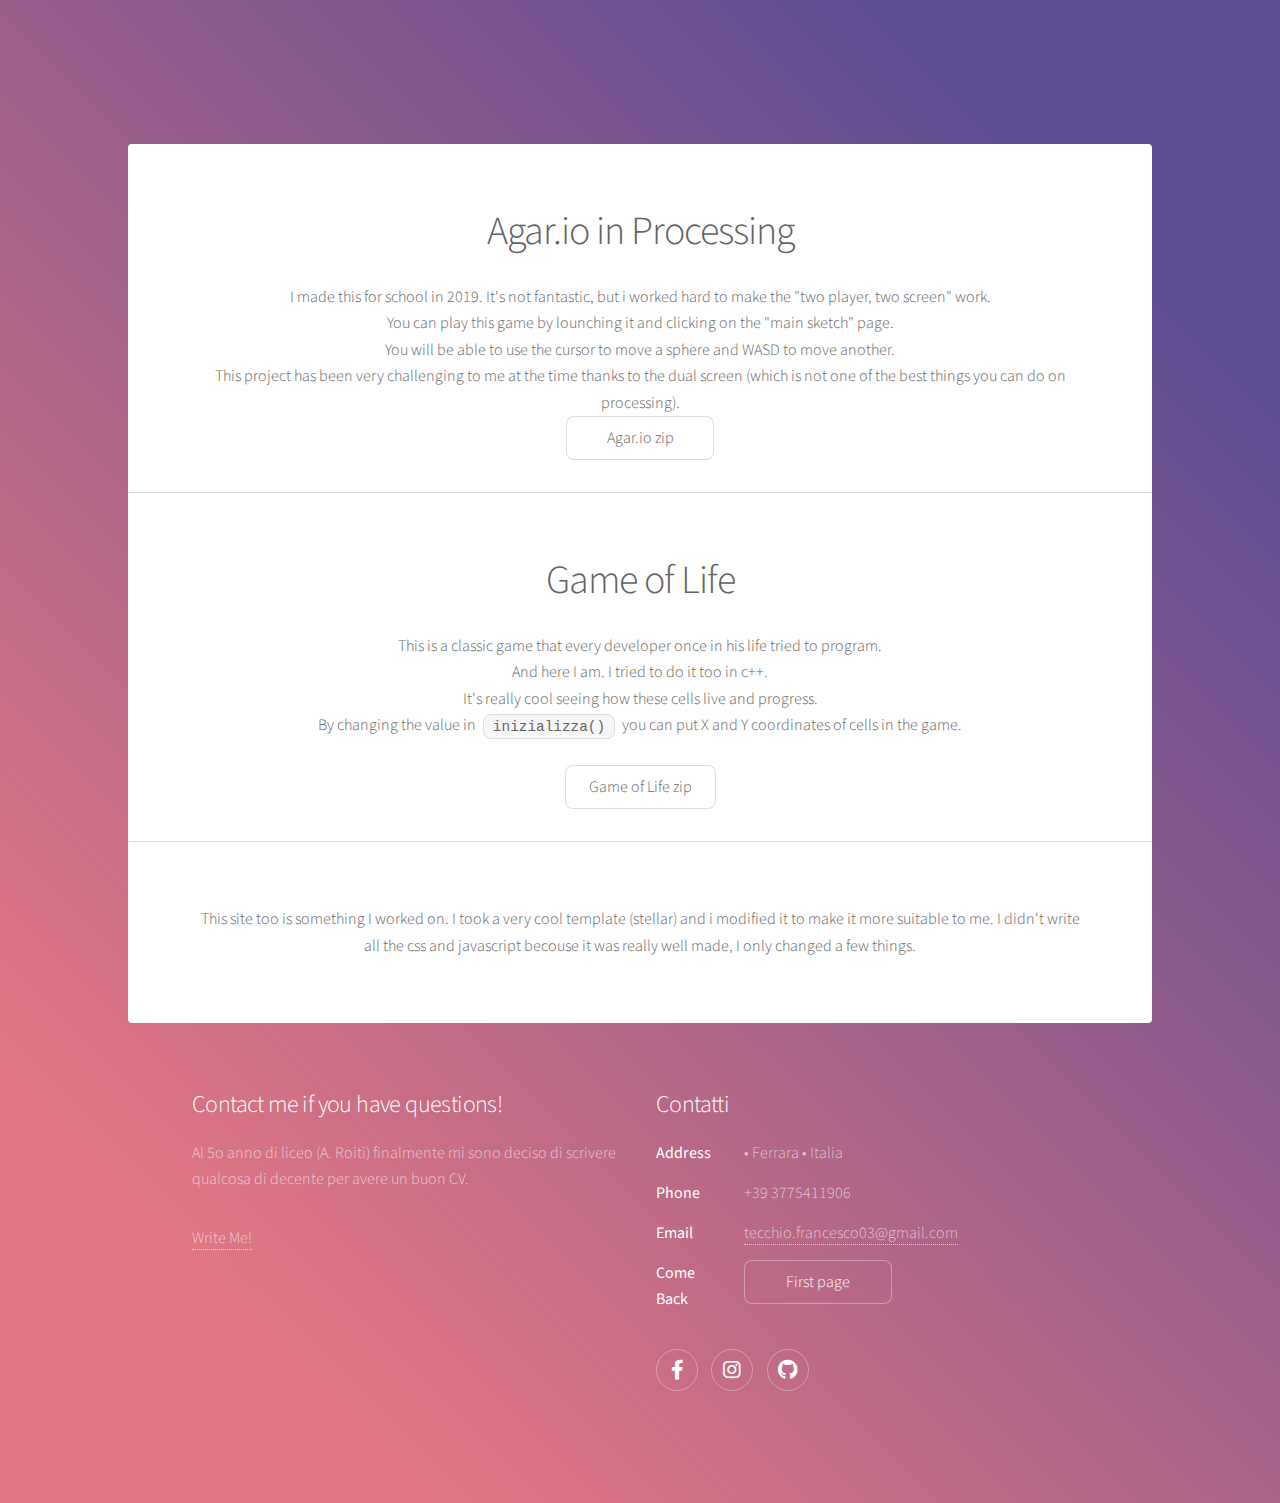
==== My-Works.html @ 4537e7bc "code" ====
<!DOCTYPE HTML>
<html>
	<head>
		<title>Tecchio's Blog</title>
		<meta charset="utf-8" />
		<meta name="viewport" content="width=device-width, initial-scale=1, user-scalable=no" />
		<link rel="stylesheet" href="assets/css/main.css" />
		<noscript><link rel="stylesheet" href="assets/css/noscript.css" /></noscript>
	</head>

	<body class="is-preload">

		<!-- Wrapper --> 
		<div id="wrapper">

			<!-- Header -->
				<header id="header" class="alt">
				</header>


			<!-- main -->
				<div id="main">
					<section id="first" class="main special">
						<h1>Agar.io in Processing</h1>
                        <div>I made this for school in 2019. It's not fantastic, but i worked hard to make the "two player, two screen" work.</div>
                        <div>You can play this game by lounching it and clicking on the "main sketch" page.</div>
                        <div>You will be able to use the cursor to move a sphere and WASD to move another.</div>
                        <div>This project has been very challenging to me at the time thanks to the dual screen (which is not one of the best things you can do on processing).</div>
                        
                        <a href="Downloads/agar_io.zip" class="button" type="download">Agar.io zip</a>
                    </section>

					<section id="second" class="main special">
						<h1>Game of Life</h1>
                        <div>This is a classic game that every developer once in his life tried to program.</div>
                        <div>And here I am. I tried to do it too in c++.</div>
                        <div>It's really cool seeing how these cells live and progress.</div>
                        <div>By changing the value in <code>inizializza()</code> you can put X and Y coordinates of cells in the game.</div>
                        <br>
                        <a href="Downloads/game of life.zip" class="button" type="download">Game of Life zip</a>
					</section>

                    <section id="third" class="main special">
                    <div class="spotlight">This site too is something I worked on. I took a very cool template (stellar) and i modified it to make it more suitable to me. I didn't write all the css and javascript becouse it was really well made, I only changed a few things.</div>
                    </section>
                </div>

				<!-- footer -->
				<footer id="footer">
					<section>
						<h2>Contact me if you have questions!</h2>
                        <p>Al 5o anno di liceo (A. Roiti) finalmente mi sono deciso di scrivere qualcosa di decente per avere un buon CV.</p>
                        <a href="mailto:tecchio.francesco03@gmail.com">Write Me!</a>
                        
                    </section>
					<section>
						<h2>Contatti</h2>
						<dl class="alt">
							<dt>Address</dt>
							<dd>&bull; Ferrara &bull; Italia</dd>
							<dt>Phone</dt>
							<dd>+39 3775411906</dd>
							<dt>Email</dt>
							<dd><a href="mailto:tecchio.francesco03@gmail.com">tecchio.francesco03@gmail.com</a></dd>
                            <dt>Come Back</dt>
                            <dd><a href="index.html" class="button">First page</a></dd>
                        </dl>
						<ul class="icons">
<!-- 							<li><a href="#" class="icon brands fa-twitter alt"><span class="label">Twitter</span></a></li>-->							<li><a href="#" class="icon brands fa-facebook-f alt"><span class="label">Facebook</span></a></li>
							<li><a href="#" class="icon brands fa-instagram alt"><span class="label">Instagram</span></a></li>
							<li><a href="#" class="icon brands fa-github alt"><span class="label">GitHub</span></a></li>
<!-- 							<li><a href="#" class="icon brands fa-dribbble alt"><span class="label">Dribbble</span></a></li>
 -->						</ul>
					</section>
				</footer>
			

			<script src="assets/js/jquery.min.js"></script>
			<script src="assets/js/jquery.scrollex.min.js"></script>
			<script src="assets/js/jquery.scrolly.min.js"></script>
			<script src="assets/js/browser.min.js"></script>
			<script src="assets/js/breakpoints.min.js"></script>
			<script src="assets/js/util.js"></script>
			<script src="assets/js/main.js"></script>
	</body>
</html>
---- assets/css/main.css ----
@import url(fontawesome-all.min.css);
@import 'https://fonts.googleapis.com/css?family=Source+Sans+Pro:300,400';

/*
	Stellar by HTML5 UP
	html5up.net | @ajlkn
	Free for personal and commercial use under the CCA 3.0 license (html5up.net/license)
*/

html, body, div, span, applet, object,
iframe, h1, h2, h3, h4, h5, h6, p, blockquote,
pre, a, abbr, acronym, address, big, cite,
code, del, dfn, em, img, ins, kbd, q, s, samp,
small, strike, strong, sub, sup, tt, var, b,
u, i, center, dl, dt, dd, ol, ul, li, fieldset,
form, label, legend, table, caption, tbody,
tfoot, thead, tr, th, td, article, aside,
canvas, details, embed, figure, figcaption,
footer, header, hgroup, menu, nav, output, ruby,
section, summary, time, mark, audio, video {
	margin: 0;
	padding: 0;
	border: 0;
	font-size: 100%;
	font: inherit;
	vertical-align: baseline;}

article, aside, details, figcaption, figure,
footer, header, hgroup, menu, nav, section {
	display: block;}

body {
	line-height: 1;
}

ol, ul {
	list-style: none;
}

blockquote, q {
	quotes: none;
}

	blockquote:before, blockquote:after, q:before, q:after {
		content: '';
		content: none;
	}

table {
	border-collapse: collapse;
	border-spacing: 0;
}

body {
	-webkit-text-size-adjust: none;
}

mark {
	background-color: transparent;
	color: inherit;
}

input::-moz-focus-inner {
	border: 0;
	padding: 0;
}

input, select, textarea {
	-moz-appearance: none;
	-webkit-appearance: none;
	-ms-appearance: none;
	appearance: none;
}

/* Basic */

	@-ms-viewport {
		width: device-width;
	}

	body {
		-ms-overflow-style: scrollbar;
	}

	@media screen and (max-width: 480px) {

		html, body {
			min-width: 320px;
		}

	}

	html {
		box-sizing: border-box;
	}

	*, *:before, *:after {
		box-sizing: inherit;
	}

	body {
		background-color: #935d8c;
		background-image: url("images/overlay.jpg"), -moz-linear-gradient(45deg, #e37682 15%, #5f4d93 85%);
		background-image: url("images/overlay.jpg"), -webkit-linear-gradient(45deg, #e37682 15%, #5f4d93 85%);
		background-image: url("images/overlay.jpg"), -ms-linear-gradient(45deg, #e37682 15%, #5f4d93 85%);
		background-image: url("images/overlay.jpg"), linear-gradient(45deg, #e37682 15%, #5f4d93 85%);
	}

		body.is-preload *, body.is-preload *:before, body.is-preload *:after {
			-moz-animation: none !important;
			-webkit-animation: none !important;
			-ms-animation: none !important;
			animation: none !important;
			-moz-transition: none !important;
			-webkit-transition: none !important;
			-ms-transition: none !important;
			transition: none !important;
		}

/* Type */

	body {
		background-color: #935d8c;
		color: rgba(255, 255, 255, 0.65);
	}

	body, input, select, textarea {
		font-family: "Source Sans Pro", Helvetica, sans-serif;
		font-size: 17pt;
		font-weight: 300;
		line-height: 1.65;
	}

		@media screen and (max-width: 1680px) {

			body, input, select, textarea {
				font-size: 14pt;
			}

		}

		@media screen and (max-width: 1280px) {

			body, input, select, textarea {
				font-size: 12pt;
			}

		}

		@media screen and (max-width: 360px) {

			body, input, select, textarea {
				font-size: 11pt;
			}

		}

	a {
		-moz-transition: color 0.2s ease, border-bottom 0.2s ease;
		-webkit-transition: color 0.2s ease, border-bottom 0.2s ease;
		-ms-transition: color 0.2s ease, border-bottom 0.2s ease;
		transition: color 0.2s ease, border-bottom 0.2s ease;
		text-decoration: none;
		border-bottom: dotted 1px;
		color: inherit;
	}

		a:hover {
			border-bottom-color: transparent;
		}

	strong, b {
		font-weight: 400;
	}

	em, i {
		font-style: italic;
	}

	p {
		margin: 0 0 2em 0;
	}

		p.content {
			-moz-columns: 20em 2;
			-webkit-columns: 20em 2;
			-ms-columns: 20em 2;
			columns: 20em 2;
			-moz-column-gap: 2em;
			-webkit-column-gap: 2em;
			-ms-column-gap: 2em;
			column-gap: 2em;
			text-align: justify;
		}

	h1, h2, h3, h4, h5, h6 {
		font-weight: 300;
		line-height: 1.5;
		margin: 0 0 0.7em 0;
		letter-spacing: -0.025em;
	}

		h1 a, h2 a, h3 a, h4 a, h5 a, h6 a {
			color: inherit;
			text-decoration: none;
		}

	h1 {
		font-size: 2.5em;
		line-height: 1.2;
	}

	h2 {
		font-size: 1.5em;
	}

	h3 {
		font-size: 1.25em;
	}

	h4 {
		font-size: 1.1em;
	}

	h5 {
		font-size: 0.9em;
	}

	h6 {
		font-size: 0.7em;
	}

	@media screen and (max-width: 736px) {

		h1 {
			font-size: 2em;
		}

	}

	sub {
		font-size: 0.8em;
		position: relative;
		top: 0.5em;
	}

	sup {
		font-size: 0.8em;
		position: relative;
		top: -0.5em;
	}

	blockquote {
		border-left: solid 4px;
		font-style: italic;
		margin: 0 0 2em 0;
		padding: 0.5em 0 0.5em 2em;
	}

	code {
		border-radius: 8px;
		border: solid 1px;
		font-family: "Courier New", monospace;
		font-size: 0.9em;
		margin: 0 0.25em;
		padding: 0.25em 0.65em;
	}

	pre {
		-webkit-overflow-scrolling: touch;
		font-family: "Courier New", monospace;
		font-size: 0.9em;
		margin: 0 0 2em 0;
	}

		pre code {
			display: block;
			line-height: 1.75;
			padding: 1em 1.5em;
			overflow-x: auto;
		}

	hr {
		border: 0;
		border-bottom: solid 1px;
		margin: 2em 0;
	}

		hr.major {
			margin: 3em 0;
		}

	.align-left {
		text-align: left;
	}

	.align-center {
		text-align: center;
	}

	.align-right {
		text-align: right;
	}

	input, select, textarea {
		color: #ffffff;
	}

	a:hover {
		color: #ffffff;
	}

	strong, b {
		color: #ffffff;
	}

	h1, h2, h3, h4, h5, h6 {
		color: #ffffff;
	}

	blockquote {
		border-left-color: rgba(255, 255, 255, 0.35);
	}

	code {
		background: rgba(255, 255, 255, 0.075);
		border-color: rgba(255, 255, 255, 0.35);
	}

	hr {
		border-bottom-color: rgba(255, 255, 255, 0.35);
	}

/* Row */

	.row {
		display: flex;
		flex-wrap: wrap;
		box-sizing: border-box;
		align-items: stretch;
	}

		.row > * {
			box-sizing: border-box;
		}

		.row.gtr-uniform > * > :last-child {
			margin-bottom: 0;
		}

		.row.aln-left {
			justify-content: flex-start;
		}

		.row.aln-center {
			justify-content: center;
		}

		.row.aln-right {
			justify-content: flex-end;
		}

		.row.aln-top {
			align-items: flex-start;
		}

		.row.aln-middle {
			align-items: center;
		}

		.row.aln-bottom {
			align-items: flex-end;
		}

		.row > .imp {
			order: -1;
		}

		.row > .col-1 {
			width: 8.33333%;
		}

		.row > .off-1 {
			margin-left: 8.33333%;
		}

		.row > .col-2 {
			width: 16.66667%;
		}

		.row > .off-2 {
			margin-left: 16.66667%;
		}

		.row > .col-3 {
			width: 25%;
		}

		.row > .off-3 {
			margin-left: 25%;
		}

		.row > .col-4 {
			width: 33.33333%;
		}

		.row > .off-4 {
			margin-left: 33.33333%;
		}

		.row > .col-5 {
			width: 41.66667%;
		}

		.row > .off-5 {
			margin-left: 41.66667%;
		}

		.row > .col-6 {
			width: 50%;
		}

		.row > .off-6 {
			margin-left: 50%;
		}

		.row > .col-7 {
			width: 58.33333%;
		}

		.row > .off-7 {
			margin-left: 58.33333%;
		}

		.row > .col-8 {
			width: 66.66667%;
		}

		.row > .off-8 {
			margin-left: 66.66667%;
		}

		.row > .col-9 {
			width: 75%;
		}

		.row > .off-9 {
			margin-left: 75%;
		}

		.row > .col-10 {
			width: 83.33333%;
		}

		.row > .off-10 {
			margin-left: 83.33333%;
		}

		.row > .col-11 {
			width: 91.66667%;
		}

		.row > .off-11 {
			margin-left: 91.66667%;
		}

		.row > .col-12 {
			width: 100%;
		}

		.row > .off-12 {
			margin-left: 100%;
		}

		.row.gtr-0 {
			margin-top: 0;
			margin-left: 0em;
		}

			.row.gtr-0 > * {
				padding: 0 0 0 0em;
			}

			.row.gtr-0.gtr-uniform {
				margin-top: 0em;
			}

				.row.gtr-0.gtr-uniform > * {
					padding-top: 0em;
				}

		.row.gtr-25 {
			margin-top: 0;
			margin-left: -0.375em;
		}

			.row.gtr-25 > * {
				padding: 0 0 0 0.375em;
			}

			.row.gtr-25.gtr-uniform {
				margin-top: -0.375em;
			}

				.row.gtr-25.gtr-uniform > * {
					padding-top: 0.375em;
				}

		.row.gtr-50 {
			margin-top: 0;
			margin-left: -0.75em;
		}

			.row.gtr-50 > * {
				padding: 0 0 0 0.75em;
			}

			.row.gtr-50.gtr-uniform {
				margin-top: -0.75em;
			}

				.row.gtr-50.gtr-uniform > * {
					padding-top: 0.75em;
				}

		.row {
			margin-top: 0;
			margin-left: -1.5em;
		}

			.row > * {
				padding: 0 0 0 1.5em;
			}

			.row.gtr-uniform {
				margin-top: -1.5em;
			}

				.row.gtr-uniform > * {
					padding-top: 1.5em;
				}

		.row.gtr-150 {
			margin-top: 0;
			margin-left: -2.25em;
		}

			.row.gtr-150 > * {
				padding: 0 0 0 2.25em;
			}

			.row.gtr-150.gtr-uniform {
				margin-top: -2.25em;
			}

				.row.gtr-150.gtr-uniform > * {
					padding-top: 2.25em;
				}

		.row.gtr-200 {
			margin-top: 0;
			margin-left: -3em;
		}

			.row.gtr-200 > * {
				padding: 0 0 0 3em;
			}

			.row.gtr-200.gtr-uniform {
				margin-top: -3em;
			}

				.row.gtr-200.gtr-uniform > * {
					padding-top: 3em;
				}

		@media screen and (max-width: 1680px) {

			.row {
				display: flex;
				flex-wrap: wrap;
				box-sizing: border-box;
				align-items: stretch;
			}

				.row > * {
					box-sizing: border-box;
				}

				.row.gtr-uniform > * > :last-child {
					margin-bottom: 0;
				}

				.row.aln-left {
					justify-content: flex-start;
				}

				.row.aln-center {
					justify-content: center;
				}

				.row.aln-right {
					justify-content: flex-end;
				}

				.row.aln-top {
					align-items: flex-start;
				}

				.row.aln-middle {
					align-items: center;
				}

				.row.aln-bottom {
					align-items: flex-end;
				}

				.row > .imp-xlarge {
					order: -1;
				}

				.row > .col-1-xlarge {
					width: 8.33333%;
				}

				.row > .off-1-xlarge {
					margin-left: 8.33333%;
				}

				.row > .col-2-xlarge {
					width: 16.66667%;
				}

				.row > .off-2-xlarge {
					margin-left: 16.66667%;
				}

				.row > .col-3-xlarge {
					width: 25%;
				}

				.row > .off-3-xlarge {
					margin-left: 25%;
				}

				.row > .col-4-xlarge {
					width: 33.33333%;
				}

				.row > .off-4-xlarge {
					margin-left: 33.33333%;
				}

				.row > .col-5-xlarge {
					width: 41.66667%;
				}

				.row > .off-5-xlarge {
					margin-left: 41.66667%;
				}

				.row > .col-6-xlarge {
					width: 50%;
				}

				.row > .off-6-xlarge {
					margin-left: 50%;
				}

				.row > .col-7-xlarge {
					width: 58.33333%;
				}

				.row > .off-7-xlarge {
					margin-left: 58.33333%;
				}

				.row > .col-8-xlarge {
					width: 66.66667%;
				}

				.row > .off-8-xlarge {
					margin-left: 66.66667%;
				}

				.row > .col-9-xlarge {
					width: 75%;
				}

				.row > .off-9-xlarge {
					margin-left: 75%;
				}

				.row > .col-10-xlarge {
					width: 83.33333%;
				}

				.row > .off-10-xlarge {
					margin-left: 83.33333%;
				}

				.row > .col-11-xlarge {
					width: 91.66667%;
				}

				.row > .off-11-xlarge {
					margin-left: 91.66667%;
				}

				.row > .col-12-xlarge {
					width: 100%;
				}

				.row > .off-12-xlarge {
					margin-left: 100%;
				}

				.row.gtr-0 {
					margin-top: 0;
					margin-left: 0em;
				}

					.row.gtr-0 > * {
						padding: 0 0 0 0em;
					}

					.row.gtr-0.gtr-uniform {
						margin-top: 0em;
					}

						.row.gtr-0.gtr-uniform > * {
							padding-top: 0em;
						}

				.row.gtr-25 {
					margin-top: 0;
					margin-left: -0.375em;
				}

					.row.gtr-25 > * {
						padding: 0 0 0 0.375em;
					}

					.row.gtr-25.gtr-uniform {
						margin-top: -0.375em;
					}

						.row.gtr-25.gtr-uniform > * {
							padding-top: 0.375em;
						}

				.row.gtr-50 {
					margin-top: 0;
					margin-left: -0.75em;
				}

					.row.gtr-50 > * {
						padding: 0 0 0 0.75em;
					}

					.row.gtr-50.gtr-uniform {
						margin-top: -0.75em;
					}

						.row.gtr-50.gtr-uniform > * {
							padding-top: 0.75em;
						}

				.row {
					margin-top: 0;
					margin-left: -1.5em;
				}

					.row > * {
						padding: 0 0 0 1.5em;
					}

					.row.gtr-uniform {
						margin-top: -1.5em;
					}

						.row.gtr-uniform > * {
							padding-top: 1.5em;
						}

				.row.gtr-150 {
					margin-top: 0;
					margin-left: -2.25em;
				}

					.row.gtr-150 > * {
						padding: 0 0 0 2.25em;
					}

					.row.gtr-150.gtr-uniform {
						margin-top: -2.25em;
					}

						.row.gtr-150.gtr-uniform > * {
							padding-top: 2.25em;
						}

				.row.gtr-200 {
					margin-top: 0;
					margin-left: -3em;
				}

					.row.gtr-200 > * {
						padding: 0 0 0 3em;
					}

					.row.gtr-200.gtr-uniform {
						margin-top: -3em;
					}

						.row.gtr-200.gtr-uniform > * {
							padding-top: 3em;
						}

		}

		@media screen and (max-width: 1280px) {

			.row {
				display: flex;
				flex-wrap: wrap;
				box-sizing: border-box;
				align-items: stretch;
			}

				.row > * {
					box-sizing: border-box;
				}

				.row.gtr-uniform > * > :last-child {
					margin-bottom: 0;
				}

				.row.aln-left {
					justify-content: flex-start;
				}

				.row.aln-center {
					justify-content: center;
				}

				.row.aln-right {
					justify-content: flex-end;
				}

				.row.aln-top {
					align-items: flex-start;
				}

				.row.aln-middle {
					align-items: center;
				}

				.row.aln-bottom {
					align-items: flex-end;
				}

				.row > .imp-large {
					order: -1;
				}

				.row > .col-1-large {
					width: 8.33333%;
				}

				.row > .off-1-large {
					margin-left: 8.33333%;
				}

				.row > .col-2-large {
					width: 16.66667%;
				}

				.row > .off-2-large {
					margin-left: 16.66667%;
				}

				.row > .col-3-large {
					width: 25%;
				}

				.row > .off-3-large {
					margin-left: 25%;
				}

				.row > .col-4-large {
					width: 33.33333%;
				}

				.row > .off-4-large {
					margin-left: 33.33333%;
				}

				.row > .col-5-large {
					width: 41.66667%;
				}

				.row > .off-5-large {
					margin-left: 41.66667%;
				}

				.row > .col-6-large {
					width: 50%;
				}

				.row > .off-6-large {
					margin-left: 50%;
				}

				.row > .col-7-large {
					width: 58.33333%;
				}

				.row > .off-7-large {
					margin-left: 58.33333%;
				}

				.row > .col-8-large {
					width: 66.66667%;
				}

				.row > .off-8-large {
					margin-left: 66.66667%;
				}

				.row > .col-9-large {
					width: 75%;
				}

				.row > .off-9-large {
					margin-left: 75%;
				}

				.row > .col-10-large {
					width: 83.33333%;
				}

				.row > .off-10-large {
					margin-left: 83.33333%;
				}

				.row > .col-11-large {
					width: 91.66667%;
				}

				.row > .off-11-large {
					margin-left: 91.66667%;
				}

				.row > .col-12-large {
					width: 100%;
				}

				.row > .off-12-large {
					margin-left: 100%;
				}

				.row.gtr-0 {
					margin-top: 0;
					margin-left: 0em;
				}

					.row.gtr-0 > * {
						padding: 0 0 0 0em;
					}

					.row.gtr-0.gtr-uniform {
						margin-top: 0em;
					}

						.row.gtr-0.gtr-uniform > * {
							padding-top: 0em;
						}

				.row.gtr-25 {
					margin-top: 0;
					margin-left: -0.375em;
				}

					.row.gtr-25 > * {
						padding: 0 0 0 0.375em;
					}

					.row.gtr-25.gtr-uniform {
						margin-top: -0.375em;
					}

						.row.gtr-25.gtr-uniform > * {
							padding-top: 0.375em;
						}

				.row.gtr-50 {
					margin-top: 0;
					margin-left: -0.75em;
				}

					.row.gtr-50 > * {
						padding: 0 0 0 0.75em;
					}

					.row.gtr-50.gtr-uniform {
						margin-top: -0.75em;
					}

						.row.gtr-50.gtr-uniform > * {
							padding-top: 0.75em;
						}

				.row {
					margin-top: 0;
					margin-left: -1.5em;
				}

					.row > * {
						padding: 0 0 0 1.5em;
					}

					.row.gtr-uniform {
						margin-top: -1.5em;
					}

						.row.gtr-uniform > * {
							padding-top: 1.5em;
						}

				.row.gtr-150 {
					margin-top: 0;
					margin-left: -2.25em;
				}

					.row.gtr-150 > * {
						padding: 0 0 0 2.25em;
					}

					.row.gtr-150.gtr-uniform {
						margin-top: -2.25em;
					}

						.row.gtr-150.gtr-uniform > * {
							padding-top: 2.25em;
						}

				.row.gtr-200 {
					margin-top: 0;
					margin-left: -3em;
				}

					.row.gtr-200 > * {
						padding: 0 0 0 3em;
					}

					.row.gtr-200.gtr-uniform {
						margin-top: -3em;
					}

						.row.gtr-200.gtr-uniform > * {
							padding-top: 3em;
						}

		}

		@media screen and (max-width: 980px) {

			.row {
				display: flex;
				flex-wrap: wrap;
				box-sizing: border-box;
				align-items: stretch;
			}

				.row > * {
					box-sizing: border-box;
				}

				.row.gtr-uniform > * > :last-child {
					margin-bottom: 0;
				}

				.row.aln-left {
					justify-content: flex-start;
				}

				.row.aln-center {
					justify-content: center;
				}

				.row.aln-right {
					justify-content: flex-end;
				}

				.row.aln-top {
					align-items: flex-start;
				}

				.row.aln-middle {
					align-items: center;
				}

				.row.aln-bottom {
					align-items: flex-end;
				}

				.row > .imp-medium {
					order: -1;
				}

				.row > .col-1-medium {
					width: 8.33333%;
				}

				.row > .off-1-medium {
					margin-left: 8.33333%;
				}

				.row > .col-2-medium {
					width: 16.66667%;
				}

				.row > .off-2-medium {
					margin-left: 16.66667%;
				}

				.row > .col-3-medium {
					width: 25%;
				}

				.row > .off-3-medium {
					margin-left: 25%;
				}

				.row > .col-4-medium {
					width: 33.33333%;
				}

				.row > .off-4-medium {
					margin-left: 33.33333%;
				}

				.row > .col-5-medium {
					width: 41.66667%;
				}

				.row > .off-5-medium {
					margin-left: 41.66667%;
				}

				.row > .col-6-medium {
					width: 50%;
				}

				.row > .off-6-medium {
					margin-left: 50%;
				}

				.row > .col-7-medium {
					width: 58.33333%;
				}

				.row > .off-7-medium {
					margin-left: 58.33333%;
				}

				.row > .col-8-medium {
					width: 66.66667%;
				}

				.row > .off-8-medium {
					margin-left: 66.66667%;
				}

				.row > .col-9-medium {
					width: 75%;
				}

				.row > .off-9-medium {
					margin-left: 75%;
				}

				.row > .col-10-medium {
					width: 83.33333%;
				}

				.row > .off-10-medium {
					margin-left: 83.33333%;
				}

				.row > .col-11-medium {
					width: 91.66667%;
				}

				.row > .off-11-medium {
					margin-left: 91.66667%;
				}

				.row > .col-12-medium {
					width: 100%;
				}

				.row > .off-12-medium {
					margin-left: 100%;
				}

				.row.gtr-0 {
					margin-top: 0;
					margin-left: 0em;
				}

					.row.gtr-0 > * {
						padding: 0 0 0 0em;
					}

					.row.gtr-0.gtr-uniform {
						margin-top: 0em;
					}

						.row.gtr-0.gtr-uniform > * {
							padding-top: 0em;
						}

				.row.gtr-25 {
					margin-top: 0;
					margin-left: -0.375em;
				}

					.row.gtr-25 > * {
						padding: 0 0 0 0.375em;
					}

					.row.gtr-25.gtr-uniform {
						margin-top: -0.375em;
					}

						.row.gtr-25.gtr-uniform > * {
							padding-top: 0.375em;
						}

				.row.gtr-50 {
					margin-top: 0;
					margin-left: -0.75em;
				}

					.row.gtr-50 > * {
						padding: 0 0 0 0.75em;
					}

					.row.gtr-50.gtr-uniform {
						margin-top: -0.75em;
					}

						.row.gtr-50.gtr-uniform > * {
							padding-top: 0.75em;
						}

				.row {
					margin-top: 0;
					margin-left: -1.5em;
				}

					.row > * {
						padding: 0 0 0 1.5em;
					}

					.row.gtr-uniform {
						margin-top: -1.5em;
					}

						.row.gtr-uniform > * {
							padding-top: 1.5em;
						}

				.row.gtr-150 {
					margin-top: 0;
					margin-left: -2.25em;
				}

					.row.gtr-150 > * {
						padding: 0 0 0 2.25em;
					}

					.row.gtr-150.gtr-uniform {
						margin-top: -2.25em;
					}

						.row.gtr-150.gtr-uniform > * {
							padding-top: 2.25em;
						}

				.row.gtr-200 {
					margin-top: 0;
					margin-left: -3em;
				}

					.row.gtr-200 > * {
						padding: 0 0 0 3em;
					}

					.row.gtr-200.gtr-uniform {
						margin-top: -3em;
					}

						.row.gtr-200.gtr-uniform > * {
							padding-top: 3em;
						}

		}

		@media screen and (max-width: 736px) {

			.row {
				display: flex;
				flex-wrap: wrap;
				box-sizing: border-box;
				align-items: stretch;
			}

				.row > * {
					box-sizing: border-box;
				}

				.row.gtr-uniform > * > :last-child {
					margin-bottom: 0;
				}

				.row.aln-left {
					justify-content: flex-start;
				}

				.row.aln-center {
					justify-content: center;
				}

				.row.aln-right {
					justify-content: flex-end;
				}

				.row.aln-top {
					align-items: flex-start;
				}

				.row.aln-middle {
					align-items: center;
				}

				.row.aln-bottom {
					align-items: flex-end;
				}

				.row > .imp-small {
					order: -1;
				}

				.row > .col-1-small {
					width: 8.33333%;
				}

				.row > .off-1-small {
					margin-left: 8.33333%;
				}

				.row > .col-2-small {
					width: 16.66667%;
				}

				.row > .off-2-small {
					margin-left: 16.66667%;
				}

				.row > .col-3-small {
					width: 25%;
				}

				.row > .off-3-small {
					margin-left: 25%;
				}

				.row > .col-4-small {
					width: 33.33333%;
				}

				.row > .off-4-small {
					margin-left: 33.33333%;
				}

				.row > .col-5-small {
					width: 41.66667%;
				}

				.row > .off-5-small {
					margin-left: 41.66667%;
				}

				.row > .col-6-small {
					width: 50%;
				}

				.row > .off-6-small {
					margin-left: 50%;
				}

				.row > .col-7-small {
					width: 58.33333%;
				}

				.row > .off-7-small {
					margin-left: 58.33333%;
				}

				.row > .col-8-small {
					width: 66.66667%;
				}

				.row > .off-8-small {
					margin-left: 66.66667%;
				}

				.row > .col-9-small {
					width: 75%;
				}

				.row > .off-9-small {
					margin-left: 75%;
				}

				.row > .col-10-small {
					width: 83.33333%;
				}

				.row > .off-10-small {
					margin-left: 83.33333%;
				}

				.row > .col-11-small {
					width: 91.66667%;
				}

				.row > .off-11-small {
					margin-left: 91.66667%;
				}

				.row > .col-12-small {
					width: 100%;
				}

				.row > .off-12-small {
					margin-left: 100%;
				}

				.row.gtr-0 {
					margin-top: 0;
					margin-left: 0em;
				}

					.row.gtr-0 > * {
						padding: 0 0 0 0em;
					}

					.row.gtr-0.gtr-uniform {
						margin-top: 0em;
					}

						.row.gtr-0.gtr-uniform > * {
							padding-top: 0em;
						}

				.row.gtr-25 {
					margin-top: 0;
					margin-left: -0.25em;
				}

					.row.gtr-25 > * {
						padding: 0 0 0 0.25em;
					}

					.row.gtr-25.gtr-uniform {
						margin-top: -0.25em;
					}

						.row.gtr-25.gtr-uniform > * {
							padding-top: 0.25em;
						}

				.row.gtr-50 {
					margin-top: 0;
					margin-left: -0.5em;
				}

					.row.gtr-50 > * {
						padding: 0 0 0 0.5em;
					}

					.row.gtr-50.gtr-uniform {
						margin-top: -0.5em;
					}

						.row.gtr-50.gtr-uniform > * {
							padding-top: 0.5em;
						}

				.row {
					margin-top: 0;
					margin-left: -1em;
				}

					.row > * {
						padding: 0 0 0 1em;
					}

					.row.gtr-uniform {
						margin-top: -1em;
					}

						.row.gtr-uniform > * {
							padding-top: 1em;
						}

				.row.gtr-150 {
					margin-top: 0;
					margin-left: -1.5em;
				}

					.row.gtr-150 > * {
						padding: 0 0 0 1.5em;
					}

					.row.gtr-150.gtr-uniform {
						margin-top: -1.5em;
					}

						.row.gtr-150.gtr-uniform > * {
							padding-top: 1.5em;
						}

				.row.gtr-200 {
					margin-top: 0;
					margin-left: -2em;
				}

					.row.gtr-200 > * {
						padding: 0 0 0 2em;
					}

					.row.gtr-200.gtr-uniform {
						margin-top: -2em;
					}

						.row.gtr-200.gtr-uniform > * {
							padding-top: 2em;
						}

		}

		@media screen and (max-width: 480px) {

			.row {
				display: flex;
				flex-wrap: wrap;
				box-sizing: border-box;
				align-items: stretch;
			}

				.row > * {
					box-sizing: border-box;
				}

				.row.gtr-uniform > * > :last-child {
					margin-bottom: 0;
				}

				.row.aln-left {
					justify-content: flex-start;
				}

				.row.aln-center {
					justify-content: center;
				}

				.row.aln-right {
					justify-content: flex-end;
				}

				.row.aln-top {
					align-items: flex-start;
				}

				.row.aln-middle {
					align-items: center;
				}

				.row.aln-bottom {
					align-items: flex-end;
				}

				.row > .imp-xsmall {
					order: -1;
				}

				.row > .col-1-xsmall {
					width: 8.33333%;
				}

				.row > .off-1-xsmall {
					margin-left: 8.33333%;
				}

				.row > .col-2-xsmall {
					width: 16.66667%;
				}

				.row > .off-2-xsmall {
					margin-left: 16.66667%;
				}

				.row > .col-3-xsmall {
					width: 25%;
				}

				.row > .off-3-xsmall {
					margin-left: 25%;
				}

				.row > .col-4-xsmall {
					width: 33.33333%;
				}

				.row > .off-4-xsmall {
					margin-left: 33.33333%;
				}

				.row > .col-5-xsmall {
					width: 41.66667%;
				}

				.row > .off-5-xsmall {
					margin-left: 41.66667%;
				}

				.row > .col-6-xsmall {
					width: 50%;
				}

				.row > .off-6-xsmall {
					margin-left: 50%;
				}

				.row > .col-7-xsmall {
					width: 58.33333%;
				}

				.row > .off-7-xsmall {
					margin-left: 58.33333%;
				}

				.row > .col-8-xsmall {
					width: 66.66667%;
				}

				.row > .off-8-xsmall {
					margin-left: 66.66667%;
				}

				.row > .col-9-xsmall {
					width: 75%;
				}

				.row > .off-9-xsmall {
					margin-left: 75%;
				}

				.row > .col-10-xsmall {
					width: 83.33333%;
				}

				.row > .off-10-xsmall {
					margin-left: 83.33333%;
				}

				.row > .col-11-xsmall {
					width: 91.66667%;
				}

				.row > .off-11-xsmall {
					margin-left: 91.66667%;
				}

				.row > .col-12-xsmall {
					width: 100%;
				}

				.row > .off-12-xsmall {
					margin-left: 100%;
				}

				.row.gtr-0 {
					margin-top: 0;
					margin-left: 0em;
				}

					.row.gtr-0 > * {
						padding: 0 0 0 0em;
					}

					.row.gtr-0.gtr-uniform {
						margin-top: 0em;
					}

						.row.gtr-0.gtr-uniform > * {
							padding-top: 0em;
						}

				.row.gtr-25 {
					margin-top: 0;
					margin-left: -0.3125em;
				}

					.row.gtr-25 > * {
						padding: 0 0 0 0.3125em;
					}

					.row.gtr-25.gtr-uniform {
						margin-top: -0.3125em;
					}

						.row.gtr-25.gtr-uniform > * {
							padding-top: 0.3125em;
						}

				.row.gtr-50 {
					margin-top: 0;
					margin-left: -0.625em;
				}

					.row.gtr-50 > * {
						padding: 0 0 0 0.625em;
					}

					.row.gtr-50.gtr-uniform {
						margin-top: -0.625em;
					}

						.row.gtr-50.gtr-uniform > * {
							padding-top: 0.625em;
						}

				.row {
					margin-top: 0;
					margin-left: -1.25em;
				}

					.row > * {
						padding: 0 0 0 1.25em;
					}

					.row.gtr-uniform {
						margin-top: -1.25em;
					}

						.row.gtr-uniform > * {
							padding-top: 1.25em;
						}

				.row.gtr-150 {
					margin-top: 0;
					margin-left: -1.875em;
				}

					.row.gtr-150 > * {
						padding: 0 0 0 1.875em;
					}

					.row.gtr-150.gtr-uniform {
						margin-top: -1.875em;
					}

						.row.gtr-150.gtr-uniform > * {
							padding-top: 1.875em;
						}

				.row.gtr-200 {
					margin-top: 0;
					margin-left: -2.5em;
				}

					.row.gtr-200 > * {
						padding: 0 0 0 2.5em;
					}

					.row.gtr-200.gtr-uniform {
						margin-top: -2.5em;
					}

						.row.gtr-200.gtr-uniform > * {
							padding-top: 2.5em;
						}

		}

/* Box */

	.box {
		border-radius: 8px;
		border: solid;
		margin-bottom: 2em;
		padding: 1.5em;
	}

		.box > :last-child,
		.box > :last-child > :last-child,
		.box > :last-child > :last-child > :last-child {
			margin-bottom: 0;
		}

		.box.alt {
			border: 0;
			border-radius: 0;
			padding: 0;
		}

	.box {
		border-color: rgba(255, 255, 255, 0.35);
	}

/* Button */

	input[type="submit"],
	input[type="reset"],
	input[type="button"],
	button,
	.button {
		-moz-appearance: none;
		-webkit-appearance: none;
		-ms-appearance: none;
		appearance: none;
		-moz-transition: background-color 0.2s ease-in-out, color 0.2s ease-in-out;
		-webkit-transition: background-color 0.2s ease-in-out, color 0.2s ease-in-out;
		-ms-transition: background-color 0.2s ease-in-out, color 0.2s ease-in-out;
		transition: background-color 0.2s ease-in-out, color 0.2s ease-in-out;
		border-radius: 8px;
		border: 0;
		cursor: pointer;
		display: inline-block;
		font-weight: 300;
		height: 2.75em;
		line-height: 2.75em;
		min-width: 9.25em;
		padding: 0 1.5em;
		text-align: center;
		text-decoration: none;
		white-space: nowrap;
	}

		input[type="submit"].icon,
		input[type="reset"].icon,
		input[type="button"].icon,
		button.icon,
		.button.icon {
			padding-left: 1.35em;
		}

			input[type="submit"].icon:before,
			input[type="reset"].icon:before,
			input[type="button"].icon:before,
			button.icon:before,
			.button.icon:before {
				margin-right: 0.5em;
			}

		input[type="submit"].fit,
		input[type="reset"].fit,
		input[type="button"].fit,
		button.fit,
		.button.fit {
			width: 100%;
		}

		input[type="submit"].small,
		input[type="reset"].small,
		input[type="button"].small,
		button.small,
		.button.small {
			font-size: 0.8em;
		}

		input[type="submit"].large,
		input[type="reset"].large,
		input[type="button"].large,
		button.large,
		.button.large {
			font-size: 1.35em;
		}

		input[type="submit"].disabled, input[type="submit"]:disabled,
		input[type="reset"].disabled,
		input[type="reset"]:disabled,
		input[type="button"].disabled,
		input[type="button"]:disabled,
		button.disabled,
		button:disabled,
		.button.disabled,
		.button:disabled {
			pointer-events: none;
			opacity: 0.25;
		}

		@media screen and (max-width: 736px) {

			input[type="submit"],
			input[type="reset"],
			input[type="button"],
			button,
			.button {
				min-width: 0;
			}

		}

	input[type="submit"],
	input[type="reset"],
	input[type="button"],
	button,
	.button {
		background-color: transparent;
		box-shadow: inset 0 0 0 1px rgba(255, 255, 255, 0.35);
		color: #ffffff !important;
	}

		input[type="submit"]:hover,
		input[type="reset"]:hover,
		input[type="button"]:hover,
		button:hover,
		.button:hover {
			background-color: rgba(255, 255, 255, 0.075);
		}

		input[type="submit"]:active,
		input[type="reset"]:active,
		input[type="button"]:active,
		button:active,
		.button:active {
			background-color: rgba(255, 255, 255, 0.2);
		}

		input[type="submit"].icon:before,
		input[type="reset"].icon:before,
		input[type="button"].icon:before,
		button.icon:before,
		.button.icon:before {
			color: rgba(255, 255, 255, 0.5);
		}

		input[type="submit"].primary,
		input[type="reset"].primary,
		input[type="button"].primary,
		button.primary,
		.button.primary {
			background-color: #8cc9f0;
			color: #ffffff !important;
			box-shadow: none;
		}

			input[type="submit"].primary:hover,
			input[type="reset"].primary:hover,
			input[type="button"].primary:hover,
			button.primary:hover,
			.button.primary:hover {
				background-color: #9acff2;
			}

			input[type="submit"].primary:active,
			input[type="reset"].primary:active,
			input[type="button"].primary:active,
			button.primary:active,
			.button.primary:active {
				background-color: #7ec3ee;
			}

			input[type="submit"].primary.icon:before,
			input[type="reset"].primary.icon:before,
			input[type="button"].primary.icon:before,
			button.primary.icon:before,
			.button.primary.icon:before {
				color: #ffffff !important;
			}

/* Form */

	form {
		margin: 0 0 2em 0;
	}

	label {
		display: block;
		font-size: 0.9em;
		font-weight: 400;
		margin: 0 0 1em 0;
	}

	input[type="text"],
	input[type="password"],
	input[type="email"],
	select,
	textarea {
		-moz-appearance: none;
		-webkit-appearance: none;
		-ms-appearance: none;
		appearance: none;
		border-radius: 8px;
		border: solid 1px;
		color: inherit;
		display: block;
		outline: 0;
		padding: 0 1em;
		text-decoration: none;
		width: 100%;
	}

		input[type="text"]:invalid,
		input[type="password"]:invalid,
		input[type="email"]:invalid,
		select:invalid,
		textarea:invalid {
			box-shadow: none;
		}

	select {
		background-size: 1.25rem;
		background-repeat: no-repeat;
		background-position: calc(100% - 1rem) center;
		height: 2.75em;
		padding-right: 2.75em;
		text-overflow: ellipsis;
	}

		select:focus::-ms-value {
			background-color: transparent;
		}

		select::-ms-expand {
			display: none;
		}

	input[type="text"],
	input[type="password"],
	input[type="email"],
	select {
		height: 2.75em;
	}

	textarea {
		padding: 0.75em 1em;
	}

	input[type="checkbox"],
	input[type="radio"] {
		-moz-appearance: none;
		-webkit-appearance: none;
		-ms-appearance: none;
		appearance: none;
		display: block;
		float: left;
		margin-right: -2em;
		opacity: 0;
		width: 1em;
		z-index: -1;
	}

		input[type="checkbox"] + label,
		input[type="radio"] + label {
			text-decoration: none;
			cursor: pointer;
			display: inline-block;
			font-size: 1em;
			font-weight: 300;
			padding-left: 2.4em;
			padding-right: 0.75em;
			position: relative;
		}

			input[type="checkbox"] + label:before,
			input[type="radio"] + label:before {
				-moz-osx-font-smoothing: grayscale;
				-webkit-font-smoothing: antialiased;
				display: inline-block;
				font-style: normal;
				font-variant: normal;
				text-rendering: auto;
				line-height: 1;
				text-transform: none !important;
				font-family: 'Font Awesome 5 Free';
				font-weight: 900;
			}

			input[type="checkbox"] + label:before,
			input[type="radio"] + label:before {
				border-radius: 8px;
				border: solid 1px;
				content: '';
				display: inline-block;
				font-size: 0.8em;
				height: 2.0625em;
				left: 0;
				line-height: 2.0625em;
				position: absolute;
				text-align: center;
				top: 0;
				width: 2.0625em;
			}

		input[type="checkbox"]:checked + label:before,
		input[type="radio"]:checked + label:before {
			content: '\f00c';
		}

	input[type="checkbox"] + label:before {
		border-radius: 8px;
	}

	input[type="radio"] + label:before {
		border-radius: 100%;
	}

	::-webkit-input-placeholder {
		opacity: 1.0;
	}

	:-moz-placeholder {
		opacity: 1.0;
	}

	::-moz-placeholder {
		opacity: 1.0;
	}

	:-ms-input-placeholder {
		opacity: 1.0;
	}

	label {
		color: #ffffff;
	}

	input[type="text"],
	input[type="password"],
	input[type="email"],
	select,
	textarea {
		background-color: rgba(255, 255, 255, 0.075);
		border-color: rgba(255, 255, 255, 0.35);
	}

		input[type="text"]:focus,
		input[type="password"]:focus,
		input[type="email"]:focus,
		select:focus,
		textarea:focus {
			border-color: #8cc9f0;
			box-shadow: 0 0 0 1px #8cc9f0;
		}

	select {
		background-image: url("data:image/svg+xml;charset=utf8,%3Csvg xmlns='http://www.w3.org/2000/svg' width='40' height='40' preserveAspectRatio='none' viewBox='0 0 40 40'%3E%3Cpath d='M9.4,12.3l10.4,10.4l10.4-10.4c0.2-0.2,0.5-0.4,0.9-0.4c0.3,0,0.6,0.1,0.9,0.4l3.3,3.3c0.2,0.2,0.4,0.5,0.4,0.9 c0,0.4-0.1,0.6-0.4,0.9L20.7,31.9c-0.2,0.2-0.5,0.4-0.9,0.4c-0.3,0-0.6-0.1-0.9-0.4L4.3,17.3c-0.2-0.2-0.4-0.5-0.4-0.9 c0-0.4,0.1-0.6,0.4-0.9l3.3-3.3c0.2-0.2,0.5-0.4,0.9-0.4S9.1,12.1,9.4,12.3z' fill='rgba(255, 255, 255, 0.35)' /%3E%3C/svg%3E");
	}

		select option {
			color: #ffffff;
			background: #935d8c;
		}

	input[type="checkbox"] + label,
	input[type="radio"] + label {
		color: rgba(255, 255, 255, 0.65);
	}

		input[type="checkbox"] + label:before,
		input[type="radio"] + label:before {
			background: rgba(255, 255, 255, 0.075);
			border-color: rgba(255, 255, 255, 0.35);
		}

	input[type="checkbox"]:checked + label:before,
	input[type="radio"]:checked + label:before {
		background-color: #ffffff;
		border-color: #ffffff;
		color: #935d8c;
	}

	input[type="checkbox"]:focus + label:before,
	input[type="radio"]:focus + label:before {
		border-color: #8cc9f0;
		box-shadow: 0 0 0 1px #8cc9f0;
	}

	::-webkit-input-placeholder {
		color: rgba(255, 255, 255, 0.5) !important;
	}

	:-moz-placeholder {
		color: rgba(255, 255, 255, 0.5) !important;
	}

	::-moz-placeholder {
		color: rgba(255, 255, 255, 0.5) !important;
	}

	:-ms-input-placeholder {
		color: rgba(255, 255, 255, 0.5) !important;
	}

	.formerize-placeholder {
		color: rgba(255, 255, 255, 0.5) !important;
	}

/* Icon */

	.icon {
		text-decoration: none;
		-moz-transition: background-color 0.2s ease-in-out, color 0.2s ease-in-out;
		-webkit-transition: background-color 0.2s ease-in-out, color 0.2s ease-in-out;
		-ms-transition: background-color 0.2s ease-in-out, color 0.2s ease-in-out;
		transition: background-color 0.2s ease-in-out, color 0.2s ease-in-out;
		border-bottom: none;
		position: relative;
	}

		.icon:before {
			-moz-osx-font-smoothing: grayscale;
			-webkit-font-smoothing: antialiased;
			display: inline-block;
			font-style: normal;
			font-variant: normal;
			text-rendering: auto;
			line-height: 1;
			text-transform: none !important;
			font-family: 'Font Awesome 5 Free';
			font-weight: 400;
		}

		.icon > .label {
			display: none;
		}

		.icon:before {
			line-height: solid;
		}

		.icon.solid:before {
			font-weight: 900;
		}

		.icon.brands:before {
			font-family: 'Font Awesome 5 Brands';
		}

		.icon.major {
			border: solid 1px;
			display: inline-block;
			border-radius: 100%;
			padding: 0.65em;
			margin: 0 0 2em 0;
			cursor: default;
		}

			.icon.major:before {
				display: inline-block;
				font-size: 6.25rem;
				width: 2.25em;
				height: 2.25em;
				line-height: 2.2em;
				border-radius: 100%;
				border: solid 1px;
				text-align: center;
			}

		.icon.alt {
			display: inline-block;
			border: solid 1px;
			border-radius: 100%;
		}

			.icon.alt:before {
				display: block;
				font-size: 1.25em;
				width: 2em;
				height: 2em;
				text-align: center;
				line-height: 2em;
			}

		.icon.style1 {
			color: #efa8b0;
		}

		.icon.style2 {
			color: #c79cc8;
		}

		.icon.style3 {
			color: #a89cc8;
		}

		.icon.style4 {
			color: #9bb2e1;
		}

		.icon.style5 {
			color: #8cc9f0;
		}

		@media screen and (max-width: 1680px) {

			.icon.major:before {
				font-size: 5.5rem;
			}

		}

		@media screen and (max-width: 1280px) {

			.icon.major:before {
				font-size: 4.75rem;
			}

		}

		@media screen and (max-width: 736px) {

			.icon.major {
				margin: 0 0 1.5em 0;
				padding: 0.35em;
			}

				.icon.major:before {
					font-size: 3.5rem;
				}

		}

	.icon.major {
		border-color: rgba(255, 255, 255, 0.35);
	}

		.icon.major:before {
			border-color: rgba(255, 255, 255, 0.35);
		}

	.icon.alt {
		border-color: rgba(255, 255, 255, 0.35);
		color: #ffffff;
	}

		.icon.alt:hover {
			background-color: rgba(255, 255, 255, 0.075);
		}

		.icon.alt:active {
			background-color: rgba(255, 255, 255, 0.2);
		}

/* Image */

	.image {
		border-radius: 8px;
		border: 0;
		display: inline-block;
		position: relative;
	}

		.image img {
			border-radius: 8px;
			display: block;
		}

		.image.left, .image.right {
			max-width: 40%;
		}

			.image.left img, .image.right img {
				width: 100%;
			}

		.image.left {
			float: left;
			margin: 0 1.5em 1em 0;
			top: 0.25em;
		}

		.image.right {
			float: right;
			margin: 0 0 1em 1.5em;
			top: 0.25em;
		}

		.image.fit {
			display: block;
			margin: 0 0 2em 0;
			width: 100%;
		}

			.image.fit img {
				width: 100%;
			}

		.image.main {
			display: block;
			margin: 0 0 3em 0;
			width: 100%;
		}

			.image.main img {
				width: 100%;
			}

/* List */

	ol {
		list-style: decimal;
		margin: 0 0 2em 0;
		padding-left: 1.25em;
	}

		ol li {
			padding-left: 0.25em;
		}

	ul {
		list-style: disc;
		margin: 0 0 2em 0;
		padding-left: 1em;
	}

		ul li {
			padding-left: 0.5em;
		}

		ul.alt {
			list-style: none;
			padding-left: 0;
		}

			ul.alt li {
				border-top: solid 1px;
				padding: 0.5em 0;
			}

				ul.alt li:first-child {
					border-top: 0;
					padding-top: 0;
				}

	dl {
		margin: 0 0 2em 0;
	}

		dl dt {
			display: block;
			font-weight: 400;
			margin: 0 0 1em 0;
		}

		dl dd {
			margin-left: 2em;
		}

		dl.alt dt {
			display: block;
			width: 3em;
			margin: 0;
			clear: left;
			float: left;
		}

		dl.alt dd {
			margin: 0 0 0.85em 5.5em;
		}

		dl.alt:after {
			content: '';
			display: block;
			clear: both;
		}

	ul.alt li {
		border-top-color: rgba(255, 255, 255, 0.35);
	}

	dl dt {
		color: #ffffff;
	}

/* Actions */

	ul.actions {
		display: -moz-flex;
		display: -webkit-flex;
		display: -ms-flex;
		display: flex;
		cursor: default;
		list-style: none;
		margin-left: -1em;
		padding-left: 0;
	}

		ul.actions li {
			padding: 0 0 0 1em;
			vertical-align: middle;
		}

		ul.actions.special {
			-moz-justify-content: center;
			-webkit-justify-content: center;
			-ms-justify-content: center;
			justify-content: center;
			width: 100%;
			margin-left: 0;
		}

			ul.actions.special li:first-child {
				padding-left: 0;
			}

		ul.actions.stacked {
			-moz-flex-direction: column;
			-webkit-flex-direction: column;
			-ms-flex-direction: column;
			flex-direction: column;
			margin-left: 0;
		}

			ul.actions.stacked li {
				padding: 1.3em 0 0 0;
			}

				ul.actions.stacked li:first-child {
					padding-top: 0;
				}

		ul.actions.fit {
			width: calc(100% + 1em);
		}

			ul.actions.fit li {
				-moz-flex-grow: 1;
				-webkit-flex-grow: 1;
				-ms-flex-grow: 1;
				flex-grow: 1;
				-moz-flex-shrink: 1;
				-webkit-flex-shrink: 1;
				-ms-flex-shrink: 1;
				flex-shrink: 1;
				width: 100%;
			}

				ul.actions.fit li > * {
					width: 100%;
				}

			ul.actions.fit.stacked {
				width: 100%;
			}

		@media screen and (max-width: 480px) {

			ul.actions:not(.fixed) {
				-moz-flex-direction: column;
				-webkit-flex-direction: column;
				-ms-flex-direction: column;
				flex-direction: column;
				margin-left: 0;
				width: 100% !important;
			}

				ul.actions:not(.fixed) li {
					-moz-flex-grow: 1;
					-webkit-flex-grow: 1;
					-ms-flex-grow: 1;
					flex-grow: 1;
					-moz-flex-shrink: 1;
					-webkit-flex-shrink: 1;
					-ms-flex-shrink: 1;
					flex-shrink: 1;
					padding: 1em 0 0 0;
					text-align: center;
					width: 100%;
				}

					ul.actions:not(.fixed) li > * {
						width: 100%;
					}

					ul.actions:not(.fixed) li:first-child {
						padding-top: 0;
					}

					ul.actions:not(.fixed) li input[type="submit"],
					ul.actions:not(.fixed) li input[type="reset"],
					ul.actions:not(.fixed) li input[type="button"],
					ul.actions:not(.fixed) li button,
					ul.actions:not(.fixed) li .button {
						width: 100%;
					}

						ul.actions:not(.fixed) li input[type="submit"].icon:before,
						ul.actions:not(.fixed) li input[type="reset"].icon:before,
						ul.actions:not(.fixed) li input[type="button"].icon:before,
						ul.actions:not(.fixed) li button.icon:before,
						ul.actions:not(.fixed) li .button.icon:before {
							margin-left: -0.5rem;
						}

		}

/* Icons */

	ul.icons {
		cursor: default;
		list-style: none;
		padding-left: 0;
	}

		ul.icons li {
			display: inline-block;
			padding: 0 0.65em 0 0;
		}

			ul.icons li:last-child {
				padding-right: 0 !important;
			}

/* Section/Article */

	section.special, article.special {
		text-align: center;
	}

	header.major {
		margin-bottom: 3em;
	}

		header.major h2 {
			font-size: 2em;
		}

			header.major h2:after {
				display: block;
				content: '';
				width: 3.25em;
				height: 2px;
				margin: 0.7em 0 1em 0;
				border-radius: 2px;
			}

				section.special header.major h2:after, article.special header.major h2:after {
					margin-left: auto;
					margin-right: auto;
				}

		header.major p {
			font-size: 1.25em;
			letter-spacing: -0.025em;
		}

		header.major.special {
			text-align: center;
		}

			header.major.special h2:after {
				margin-left: auto;
				margin-right: auto;
			}

	footer.major {
		margin-top: 3em;
	}

	@media screen and (max-width: 736px) {

		header.major {
			margin-bottom: 0;
		}

			header.major h2 {
				font-size: 1.5em;
			}

			header.major p {
				font-size: 1em;
				letter-spacing: 0;
			}

				header.major p br {
					display: none;
				}

		footer.major {
			margin-top: 0;
		}

	}

	header.major h2:after {
		background-color: rgba(255, 255, 255, 0.35);
	}

/* Table */

	.table-wrapper {
		-webkit-overflow-scrolling: touch;
		overflow-x: auto;
	}

	table {
		margin: 0 0 2em 0;
		width: 100%;
	}

		table tbody tr {
			border: solid 1px;
			border-left: 0;
			border-right: 0;
		}

		table td {
			padding: 0.75em 0.75em;
		}

		table th {
			font-size: 0.9em;
			font-weight: 400;
			padding: 0 0.75em 0.75em 0.75em;
			text-align: left;
		}

		table thead {
			border-bottom: solid 2px;
		}

		table tfoot {
			border-top: solid 2px;
		}

		table.alt {
			border-collapse: separate;
		}

			table.alt tbody tr td {
				border: solid 1px;
				border-left-width: 0;
				border-top-width: 0;
			}

				table.alt tbody tr td:first-child {
					border-left-width: 1px;
				}

			table.alt tbody tr:first-child td {
				border-top-width: 1px;
			}

			table.alt thead {
				border-bottom: 0;
			}

			table.alt tfoot {
				border-top: 0;
			}

	table tbody tr {
		border-color: rgba(255, 255, 255, 0.35);
	}

		table tbody tr:nth-child(2n + 1) {
			background-color: rgba(255, 255, 255, 0.075);
		}

	table th {
		color: #ffffff;
	}

	table thead {
		border-bottom-color: rgba(255, 255, 255, 0.35);
	}

	table tfoot {
		border-top-color: rgba(255, 255, 255, 0.35);
	}

	table.alt tbody tr td {
		border-color: rgba(255, 255, 255, 0.35);
	}

/* Features */

	.features {
		display: -moz-flex;
		display: -webkit-flex;
		display: -ms-flex;
		display: flex;
		-moz-flex-wrap: wrap;
		-webkit-flex-wrap: wrap;
		-ms-flex-wrap: wrap;
		flex-wrap: wrap;
		-moz-justify-content: center;
		-webkit-justify-content: center;
		-ms-justify-content: center;
		justify-content: center;
		width: calc(100% + 2em);
		margin: 0 0 3em -2em;
		padding: 0;
		list-style: none;
	}

		.features li {
			width: calc(33.33333% - 2em);
			margin-left: 2em;
			margin-top: 3em;
			padding: 0;
		}

			.features li:nth-child(1), .features li:nth-child(2), .features li:nth-child(3) {
				margin-top: 0;
			}

			.features li > :last-child {
				margin-bottom: 0;
			}

		@media screen and (max-width: 980px) {

			.features li {
				width: calc(50% - 2em);
			}

				.features li:nth-child(3) {
					margin-top: 3em;
				}

		}

		@media screen and (max-width: 736px) {

			.features {
				width: 100%;
				margin: 0 0 2em 0;
			}

				.features li {
					width: 100%;
					margin-left: 0;
					margin-top: 2em;
				}

					.features li:nth-child(2), .features li:nth-child(3) {
						margin-top: 2em;
					}

		}

/* Statistics */

	.statistics {
		display: -moz-flex;
		display: -webkit-flex;
		display: -ms-flex;
		display: flex;
		width: 100%;
		margin: 0 0 3em 0;
		padding: 0;
		list-style: none;
		cursor: default;
	}

		.statistics li {
			-moz-flex: 1;
			-webkit-flex: 1;
			-ms-flex: 1;
			flex: 1;
			padding: 1.5em;
			color: #ffffff;
			text-align: center;
		}

			.statistics li.style1 {
				background-color: #efa8b0;
			}

			.statistics li.style2 {
				background-color: #c79cc8;
			}

			.statistics li.style3 {
				background-color: #a89cc8;
			}

			.statistics li.style4 {
				background-color: #9bb2e1;
			}

			.statistics li.style5 {
				background-color: #8cc9f0;
			}

			.statistics li strong, .statistics li b {
				display: block;
				font-size: 2em;
				line-height: 1.1;
				color: inherit !important;
				font-weight: 300;
				letter-spacing: -0.025em;
			}

			.statistics li:first-child {
				border-top-left-radius: 8px;
				border-bottom-left-radius: 8px;
			}

			.statistics li:last-child {
				border-top-right-radius: 8px;
				border-bottom-right-radius: 8px;
			}

			.statistics li .icon {
				display: inline-block;
			}

				.statistics li .icon:before {
					font-size: 2.75rem;
					line-height: 1.3;
				}

		@media screen and (max-width: 980px) {

			.statistics li strong, .statistics li b {
				font-size: 1.5em;
			}

		}

		@media screen and (max-width: 736px) {

			.statistics {
				display: block;
				width: 20em;
				max-width: 100%;
				margin: 0 auto 2em auto;
			}

				.statistics li:first-child {
					border-bottom-left-radius: 0;
					border-top-right-radius: 8px;
				}

				.statistics li:last-child {
					border-top-right-radius: 0;
					border-bottom-left-radius: 8px;
				}

				.statistics li .icon:before {
					font-size: 3.75rem;
				}

				.statistics li strong, .statistics li b {
					font-size: 2.5em;
				}

		}

/* Spotlight */

	.spotlight {
		display: -moz-flex;
		display: -webkit-flex;
		display: -ms-flex;
		display: flex;
		-moz-align-items: center;
		-webkit-align-items: center;
		-ms-align-items: center;
		align-items: center;
		margin: 0 0 2em 0;
	}

		.spotlight .content {
			-moz-flex: 1;
			-webkit-flex: 1;
			-ms-flex: 1;
			flex: 1;
		}

			.spotlight .content > :last-child {
				margin-bottom: 0;
			}

			.spotlight .content header.major {
				margin: 0 0 2em 0;
			}

		.spotlight .image {
			display: inline-block;
			margin-left: 4em;
			padding: 0.65em;
			border-radius: 100%;
			border: solid 1px;
		}

			.spotlight .image img {
				display: block;
				border-radius: 100%;
				width: 16em;
			}

		@media screen and (max-width: 980px) {

			.spotlight {
				-moz-flex-direction: column-reverse;
				-webkit-flex-direction: column-reverse;
				-ms-flex-direction: column-reverse;
				flex-direction: column-reverse;
				text-align: center;
			}

				.spotlight .content {
					-moz-flex: 0 1 auto;
					-webkit-flex: 0 1 auto;
					-ms-flex: 0 1 auto;
					flex: 0 1 auto;
					width: 100%;
				}

					.spotlight .content header.major h2:after {
						margin-left: auto;
						margin-right: auto;
					}

					.spotlight .content .actions {
						-moz-justify-content: center;
						-webkit-justify-content: center;
						-ms-justify-content: center;
						justify-content: center;
						width: calc(100% + 1em);
					}

				.spotlight .image {
					-moz-flex: 0 1 auto;
					-webkit-flex: 0 1 auto;
					-ms-flex: 0 1 auto;
					flex: 0 1 auto;
					margin-left: 0;
					margin-bottom: 2em;
				}

		}

		@media screen and (max-width: 736px) {

			.spotlight .image {
				padding: 0.35em;
			}

				.spotlight .image img {
					width: 12em;
				}

		}

	.spotlight .image {
		border-color: rgba(255, 255, 255, 0.35);
	}

/* Header */

	#header {
		padding: 5em 5em 1em 5em ;
		text-align: center;
	}

		#header h1 {
			margin: 0 0 0.25em 0;
		}

		#header p {
			font-size: 1.25em;
			letter-spacing: -0.025em;
		}

		#header.alt {
			padding: 7em 5em 4em 5em ;
		}

			#header.alt h1 {
				font-size: 3.25em;
			}

			#header.alt > * {
				-moz-transition: opacity 3s ease;
				-webkit-transition: opacity 3s ease;
				-ms-transition: opacity 3s ease;
				transition: opacity 3s ease;
				-moz-transition-delay: 0.5s;
				-webkit-transition-delay: 0.5s;
				-ms-transition-delay: 0.5s;
				transition-delay: 0.5s;
				opacity: 1;
			}

			#header.alt .logo {
				-moz-transition: opacity 1.25s ease, -moz-transform 0.5s ease;
				-webkit-transition: opacity 1.25s ease, -webkit-transform 0.5s ease;
				-ms-transition: opacity 1.25s ease, -ms-transform 0.5s ease;
				transition: opacity 1.25s ease, transform 0.5s ease;
				-moz-transition-delay: 0s;
				-webkit-transition-delay: 0s;
				-ms-transition-delay: 0s;
				transition-delay: 0s;
				display: block;
				margin: 0 0 1.5em 0;
			}

				#header.alt .logo img {
					display: block;
					margin: 0 auto;
					max-width: 75%;
				}

		@media screen and (max-width: 1280px) {

			#header {
				padding: 4em 4em 0.1em 4em ;
			}

				#header.alt {
					padding: 6em 4em 3em 4em ;
				}

		}

		@media screen and (max-width: 980px) {

			#header {
				padding: 4em 3em 0.1em 3em ;
			}

				#header.alt {
					padding: 5em 3em 2em 3em ;
				}

		}

		@media screen and (max-width: 736px) {

			#header {
				padding: 3em 2em 0.1em 2em ;
			}

				#header p {
					font-size: 1em;
					letter-spacing: 0;
				}

					#header p br {
						display: none;
					}

				#header.alt {
					padding: 4em 2em 1em 2em ;
				}

					#header.alt h1 {
						font-size: 2.5em;
					}

		}

		@media screen and (max-width: 480px) {

			#header {
				padding: 3em 1.5em 0.1em 1.5em ;
			}

				#header.alt {
					padding: 4em 1.5em 1em 1.5em ;
				}

		}

		@media screen and (max-width: 360px) {

			#header {
				padding: 2.5em 1em 0.1em 1em ;
			}

				#header.alt {
					padding: 3.5em 1em 0.5em 1em ;
				}

		}

		body.is-preload #header.alt > * {
			opacity: 0;
		}

		body.is-preload #header.alt .logo {
			-moz-transform: scale(0.8) rotate(-30deg);
			-webkit-transform: scale(0.8) rotate(-30deg);
			-ms-transform: scale(0.8) rotate(-30deg);
			transform: scale(0.8) rotate(-30deg);
		}

/* Nav */

	#nav {
		-moz-transition: background-color 0.2s ease, border-top-left-radius 0.2s ease, border-top-right-radius 0.2s ease, padding 0.2s ease;
		-webkit-transition: background-color 0.2s ease, border-top-left-radius 0.2s ease, border-top-right-radius 0.2s ease, padding 0.2s ease;
		-ms-transition: background-color 0.2s ease, border-top-left-radius 0.2s ease, border-top-right-radius 0.2s ease, padding 0.2s ease;
		transition: background-color 0.2s ease, border-top-left-radius 0.2s ease, border-top-right-radius 0.2s ease, padding 0.2s ease;
		background-color: #ffffff;
		color: #636363;
		position: absolute;
		width: 64em;
		max-width: calc(100% - 4em);
		padding: 1em;
		background-color: #f7f7f7;
		border-top-left-radius: 0.25em;
		border-top-right-radius: 0.25em;
		cursor: default;
		text-align: center;
	}

		#nav input, #nav select, #nav textarea {
			color: #636363;
		}

		#nav a:hover {
			color: #636363;
		}

		#nav strong, #nav b {
			color: #636363;
		}

		#nav h1, #nav h2, #nav h3, #nav h4, #nav h5, #nav h6 {
			color: #636363;
		}

		#nav blockquote {
			border-left-color: #dddddd;
		}

		#nav code {
			background: rgba(222, 222, 222, 0.25);
			border-color: #dddddd;
		}

		#nav hr {
			border-bottom-color: #dddddd;
		}

		#nav + #main {
			padding-top: 4.25em;
		}

		#nav ul {
			margin: 0;
			padding: 0;
			list-style: none;
		}

			#nav ul li {
				-moz-transition: margin 0.2s ease;
				-webkit-transition: margin 0.2s ease;
				-ms-transition: margin 0.2s ease;
				transition: margin 0.2s ease;
				display: inline-block;
				margin: 0 0.35em;
				padding: 0;
				vertical-align: middle;
			}

				#nav ul li a {
					-moz-transition: font-size 0.2s ease;
					-webkit-transition: font-size 0.2s ease;
					-ms-transition: font-size 0.2s ease;
					transition: font-size 0.2s ease;
					display: inline-block;
					height: 2.25em;
					line-height: 2.25em;
					padding: 0 1.25em;
					border: 0;
					border-radius: 8px;
					box-shadow: inset 0 0 0 1px transparent;
				}

					#nav ul li a:hover {
						background-color: rgba(222, 222, 222, 0.25);
					}

					#nav ul li a.active {
						background-color: #ffffff;
						box-shadow: none;
					}

		#nav.alt {
			position: fixed;
			top: 0;
			padding: 0.5em 1em;
			background-color: rgba(247, 247, 247, 0.95);
			border-top-left-radius: 0;
			border-top-right-radius: 0;
			z-index: 10000;
		}

			#nav.alt ul li {
				margin: 0 0.175em;
			}

				#nav.alt ul li a {
					font-size: 0.9em;
				}

		@media screen and (max-width: 736px) {

			#nav {
				display: none;
			}

				#nav + #main {
					padding-top: 0;
				}

		}

/* Main */

	#main {
		background-color: #ffffff;
		color: #636363;
		border-radius: 0.25em;
	}

		#main input, #main select, #main textarea {
			color: #636363;
		}

		#main a:hover {
			color: #636363;
		}

		#main strong, #main b {
			color: #636363;
		}

		#main h1, #main h2, #main h3, #main h4, #main h5, #main h6 {
			color: #636363;
		}

		#main blockquote {
			border-left-color: #dddddd;
		}

		#main code {
			background: rgba(222, 222, 222, 0.25);
			border-color: #dddddd;
		}

		#main hr {
			border-bottom-color: #dddddd;
		}

		#main .box {
			border-color: #dddddd;
		}

		#main input[type="submit"],
		#main input[type="reset"],
		#main input[type="button"],
		#main button,
		#main .button {
			background-color: transparent;
			box-shadow: inset 0 0 0 1px #dddddd;
			color: #636363 !important;
		}

			#main input[type="submit"]:hover,
			#main input[type="reset"]:hover,
			#main input[type="button"]:hover,
			#main button:hover,
			#main .button:hover {
				background-color: rgba(222, 222, 222, 0.25);
			}

			#main input[type="submit"]:active,
			#main input[type="reset"]:active,
			#main input[type="button"]:active,
			#main button:active,
			#main .button:active {
				background-color: rgba(222, 222, 222, 0.5);
			}

			#main input[type="submit"].icon:before,
			#main input[type="reset"].icon:before,
			#main input[type="button"].icon:before,
			#main button.icon:before,
			#main .button.icon:before {
				color: rgba(99, 99, 99, 0.25);
			}

			#main input[type="submit"].primary,
			#main input[type="reset"].primary,
			#main input[type="button"].primary,
			#main button.primary,
			#main .button.primary {
				background-color: #8cc9f0;
				color: #ffffff !important;
				box-shadow: none;
			}

				#main input[type="submit"].primary:hover,
				#main input[type="reset"].primary:hover,
				#main input[type="button"].primary:hover,
				#main button.primary:hover,
				#main .button.primary:hover {
					background-color: #9acff2;
				}

				#main input[type="submit"].primary:active,
				#main input[type="reset"].primary:active,
				#main input[type="button"].primary:active,
				#main button.primary:active,
				#main .button.primary:active {
					background-color: #7ec3ee;
				}

				#main input[type="submit"].primary.icon:before,
				#main input[type="reset"].primary.icon:before,
				#main input[type="button"].primary.icon:before,
				#main button.primary.icon:before,
				#main .button.primary.icon:before {
					color: #ffffff !important;
				}

		#main label {
			color: #636363;
		}

		#main input[type="text"],
		#main input[type="password"],
		#main input[type="email"],
		#main select,
		#main textarea {
			background-color: rgba(222, 222, 222, 0.25);
			border-color: #dddddd;
		}

			#main input[type="text"]:focus,
			#main input[type="password"]:focus,
			#main input[type="email"]:focus,
			#main select:focus,
			#main textarea:focus {
				border-color: #8cc9f0;
				box-shadow: 0 0 0 1px #8cc9f0;
			}

		#main select {
			background-image: url("data:image/svg+xml;charset=utf8,%3Csvg xmlns='http://www.w3.org/2000/svg' width='40' height='40' preserveAspectRatio='none' viewBox='0 0 40 40'%3E%3Cpath d='M9.4,12.3l10.4,10.4l10.4-10.4c0.2-0.2,0.5-0.4,0.9-0.4c0.3,0,0.6,0.1,0.9,0.4l3.3,3.3c0.2,0.2,0.4,0.5,0.4,0.9 c0,0.4-0.1,0.6-0.4,0.9L20.7,31.9c-0.2,0.2-0.5,0.4-0.9,0.4c-0.3,0-0.6-0.1-0.9-0.4L4.3,17.3c-0.2-0.2-0.4-0.5-0.4-0.9 c0-0.4,0.1-0.6,0.4-0.9l3.3-3.3c0.2-0.2,0.5-0.4,0.9-0.4S9.1,12.1,9.4,12.3z' fill='%23dddddd' /%3E%3C/svg%3E");
		}

			#main select option {
				color: #636363;
				background: #ffffff;
			}

		#main input[type="checkbox"] + label,
		#main input[type="radio"] + label {
			color: #636363;
		}

			#main input[type="checkbox"] + label:before,
			#main input[type="radio"] + label:before {
				background: rgba(222, 222, 222, 0.25);
				border-color: #dddddd;
			}

		#main input[type="checkbox"]:checked + label:before,
		#main input[type="radio"]:checked + label:before {
			background-color: #636363;
			border-color: #636363;
			color: #ffffff;
		}

		#main input[type="checkbox"]:focus + label:before,
		#main input[type="radio"]:focus + label:before {
			border-color: #8cc9f0;
			box-shadow: 0 0 0 1px #8cc9f0;
		}

		#main ::-webkit-input-placeholder {
			color: rgba(99, 99, 99, 0.25) !important;
		}

		#main :-moz-placeholder {
			color: rgba(99, 99, 99, 0.25) !important;
		}

		#main ::-moz-placeholder {
			color: rgba(99, 99, 99, 0.25) !important;
		}

		#main :-ms-input-placeholder {
			color: rgba(99, 99, 99, 0.25) !important;
		}

		#main .formerize-placeholder {
			color: rgba(99, 99, 99, 0.25) !important;
		}

		#main .icon.major {
			border-color: #dddddd;
		}

			#main .icon.major:before {
				border-color: #dddddd;
			}

		#main .icon.alt {
			border-color: #dddddd;
			color: #636363;
		}

			#main .icon.alt:hover {
				background-color: rgba(222, 222, 222, 0.25);
			}

			#main .icon.alt:active {
				background-color: rgba(222, 222, 222, 0.5);
			}

		#main ul.alt li {
			border-top-color: #dddddd;
		}

		#main dl dt {
			color: #636363;
		}

		#main header.major h2:after {
			background-color: #dddddd;
			background-image: -moz-linear-gradient(90deg, #efa8b0, #a89cc8, #8cc9f0);
			background-image: -webkit-linear-gradient(90deg, #efa8b0, #a89cc8, #8cc9f0);
			background-image: -ms-linear-gradient(90deg, #efa8b0, #a89cc8, #8cc9f0);
			background-image: linear-gradient(90deg, #efa8b0, #a89cc8, #8cc9f0);
		}

		#main table tbody tr {
			border-color: #dddddd;
		}

			#main table tbody tr:nth-child(2n + 1) {
				background-color: rgba(222, 222, 222, 0.25);
			}

		#main table th {
			color: #636363;
		}

		#main table thead {
			border-bottom-color: #dddddd;
		}

		#main table tfoot {
			border-top-color: #dddddd;
		}

		#main table.alt tbody tr td {
			border-color: #dddddd;
		}

		#main .spotlight .image {
			border-color: #dddddd;
		}

		#main > .main {
			padding: 5em 5em 3em 5em ;
			border-top: solid 1px #dddddd;
		}

			#main > .main:first-child {
				border-top: 0;
			}

			#main > .main > .image.main:first-child {
				margin: -5em 0 5em -5em;
				width: calc(100% + 10em);
				border-top-right-radius: 0.25em;
				border-top-left-radius: 0.25em;
				border-bottom-right-radius: 0;
				border-bottom-left-radius: 0;
			}

				#main > .main > .image.main:first-child img {
					border-top-right-radius: 0.25em;
					border-top-left-radius: 0.25em;
					border-bottom-right-radius: 0;
					border-bottom-left-radius: 0;
				}

		@media screen and (max-width: 1280px) {

			#main > .main {
				padding: 4em 4em 2em 4em ;
			}

				#main > .main > .image.main:first-child {
					margin: -4em 0 4em -4em;
					width: calc(100% + 8em);
				}

		}

		@media screen and (max-width: 980px) {

			#main > .main {
				padding: 4em 3em 2em 3em ;
			}

				#main > .main > .image.main:first-child {
					margin: -4em 0 4em -3em;
					width: calc(100% + 6em);
				}

		}

		@media screen and (max-width: 736px) {

			#main > .main {
				padding: 3em 2em 1em 2em ;
			}

				#main > .main > .image.main:first-child {
					margin: -3em 0 2em -2em;
					width: calc(100% + 4em);
				}

		}

		@media screen and (max-width: 480px) {

			#main > .main {
				padding: 3em 1.5em 1em 1.5em ;
			}

				#main > .main > .image.main:first-child {
					margin: -3em 0 1.5em -1.5em;
					width: calc(100% + 3em);
				}

		}

		@media screen and (max-width: 360px) {

			#main {
				border-radius: 0;
			}

				#main > .main {
					padding: 2.5em 1em 0.5em 1em ;
				}

					#main > .main > .image.main:first-child {
						margin: -2.5em 0 1.5em -1em;
						width: calc(100% + 2em);
						border-radius: 0;
					}

						#main > .main > .image.main:first-child img {
							border-radius: 0;
						}

		}

/* Footer */

	#footer {
		display: -moz-flex;
		display: -webkit-flex;
		display: -ms-flex;
		display: flex;
		-moz-flex-wrap: wrap;
		-webkit-flex-wrap: wrap;
		-ms-flex-wrap: wrap;
		flex-wrap: wrap;
		padding: 5em 5em 3em 5em ;
		width: calc(100% + 2em);
		margin: 0 0 3em -2em;
	}

		#footer > * {
			width: calc(50% - 2em);
			margin-left: 2em;
		}

		#footer .copyright {
			width: 100%;
			margin: 2.5em 0 2em 0;
			font-size: 0.8em;
			text-align: center;
		}

		@media screen and (max-width: 1280px) {

			#footer {
				padding: 4em 4em 2em 4em ;
			}

		}

		@media screen and (max-width: 980px) {

			#footer {
				padding: 4em 3em 2em 3em ;
				display: block;
				margin: 0 0 3em 0;
				width: 100%;
			}

				#footer > * {
					width: 100%;
					margin-left: 0;
					margin-bottom: 3em;
				}

				#footer .copyright {
					text-align: left;
				}

		}

		@media screen and (max-width: 736px) {

			#footer {
				padding: 3em 2em 1em 2em ;
			}

		}

		@media screen and (max-width: 480px) {

			#footer {
				padding: 3em 1.5em 1em 1.5em ;
			}

		}

		@media screen and (max-width: 480px) {

			#footer {
				padding: 2.5em 1em 0.5em 1em ;
			}

		}

/* Wrapper */

	#wrapper {
		width: 64em;
		max-width: calc(100% - 4em);
		margin: 0 auto;
	}

		@media screen and (max-width: 480px) {

			#wrapper {
				max-width: calc(100% - 2em);
			}

		}

		@media screen and (max-width: 360px) {

			#wrapper {
				max-width: 100%;
			}

		}
---- assets/css/noscript.css ----
/*
	Stellar by HTML5 UP
	html5up.net | @ajlkn
	Free for personal and commercial use under the CCA 3.0 license (html5up.net/license)
*/

/* Header */

	body.is-preload #header.alt > * {
		opacity: 1;
	}

	body.is-preload #header.alt .logo {
		-moz-transform: none;
		-webkit-transform: none;
		-ms-transform: none;
		transform: none;
	}
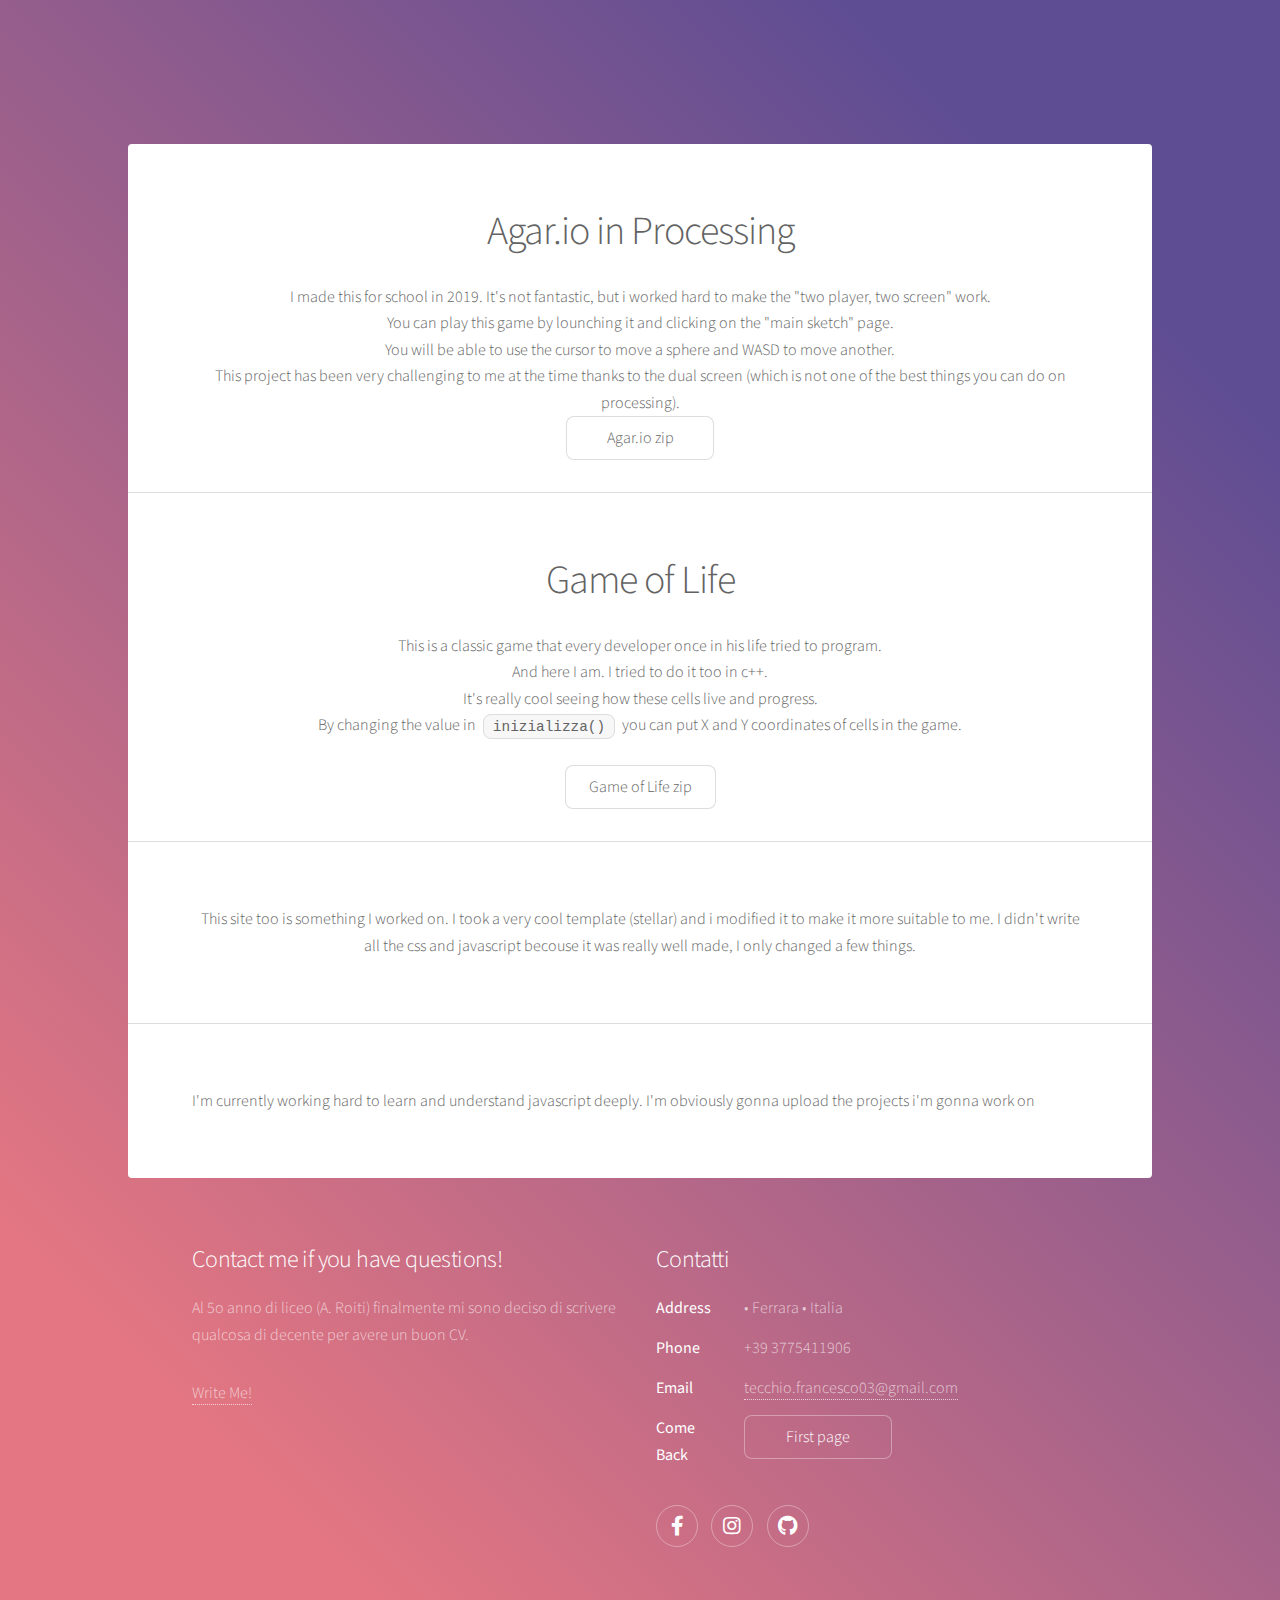
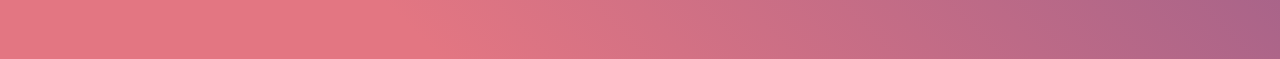
==== commit acab4365: "Update My-Works.html" ====
--- a/My-Works.html
+++ b/My-Works.html
@@ -43,6 +43,10 @@
                     <section id="third" class="main special">
                     <div class="spotlight">This site too is something I worked on. I took a very cool template (stellar) and i modified it to make it more suitable to me. I didn't write all the css and javascript becouse it was really well made, I only changed a few things.</div>
                     </section>
+
+					<section id="fourth" class="main special">
+						<div class="spotlight">I'm currently working hard to learn and understand javascript deeply. I'm obviously gonna upload the projects i'm gonna work on</div>
+					</section>
                 </div>
 
 				<!-- footer -->
